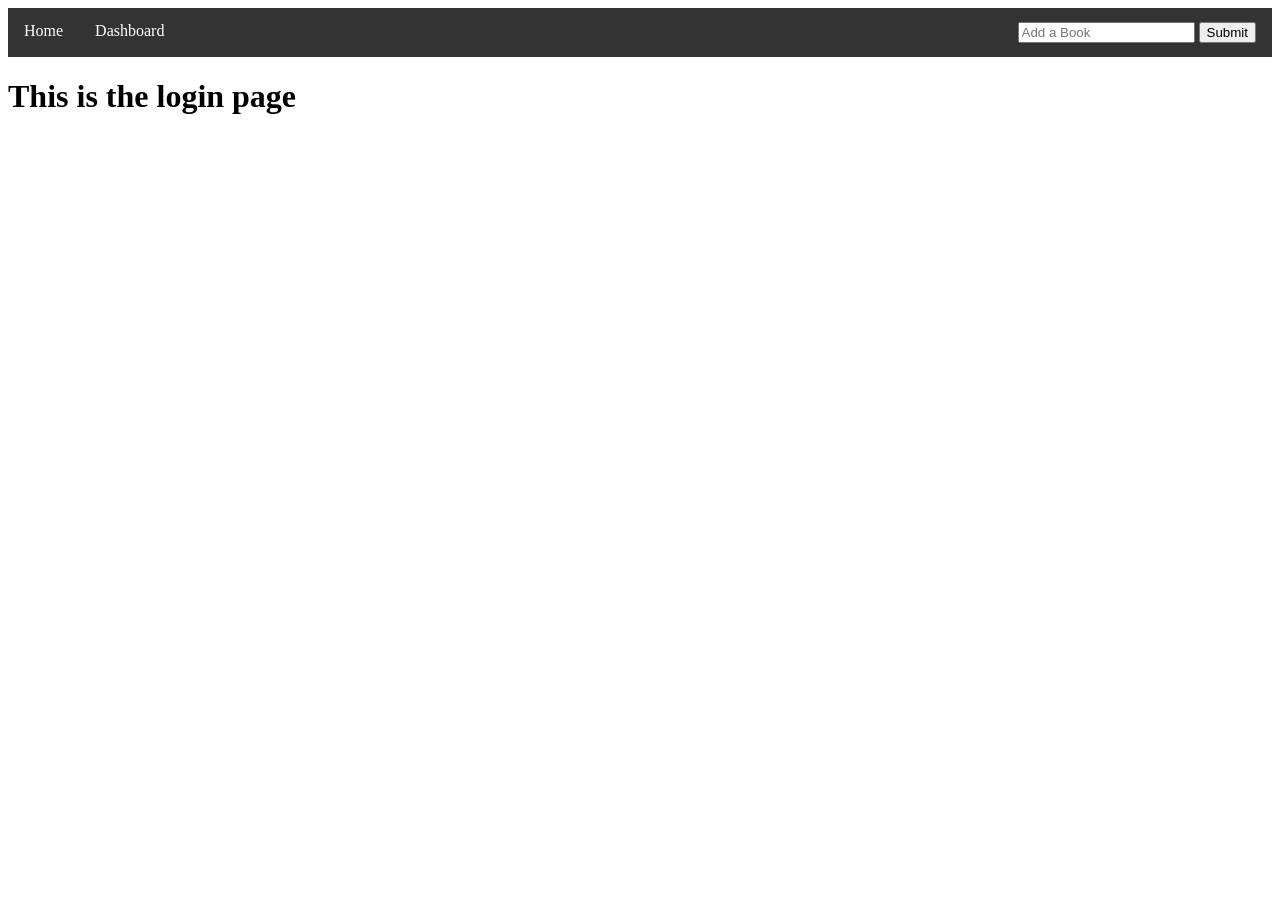
==== BookMark/home.html @ 4d3b7d8a "Changes to the BookMark Project. Creating a Dashboard and a home page that will eventually be the lo" ====
<!DOCTYPE html>
<html lang="en">
<head>
    <meta charset="UTF-8">
    <meta name="viewport" content="width=device-width, initial-scale=1.0">
    <title>Home | BookMark</title>
    <script src="index.js"></script>
    <link rel="stylesheet" href="styles.css">
</head>
<body>
    <header>
        <ul>
            <li><a href="home.html">Home</a></li>
            <li><a href="dashboard.html">Dashboard</a></li>
            <form id="myForm">
                <input type="text" id="bookEntry" placeholder="Add a Book">
                <input type="button" id="resetButton" onclick="saveBook()" value="Submit"></button>
            </form>
        </ul>
    </header>
    <h1>This is the login page</h1>
</body>
</html>
---- BookMark/styles.css ----
h2 {
    float: left;
    margin: 0px;
    padding: 0px;
}

main {
    max-width: 1000px;
    margin: 20px auto;
}

body {
    background-color: white;
}

#myForm {
   float: right;
   display: block;
   padding: 14px 16px;
}

ul {
    margin: 0;
    padding: 0;
    overflow: hidden;
    background-color: #333333;
    list-style-type: none;
}

ul li{
    float: left;
}

ul li a {
  display: block;
  color: white;
  text-align: center;
  padding: 14px 16px;
  text-decoration: none;
}

ul li a:hover {
  background-color: #111111;
}

#box {
    width: 300px;
    height: 300px;
    border: 10px solid black;
    border-radius: 5px;
    text-align: center;
    float: right;
}

.tiles-container {
    display: flex;
    flex-wrap: wrap;
    gap: 20px;
}

.tile {
     height: 300px;
     width: 400px;
     background-color: #f5f5f5;
     box-shadow: 0 2px 4px rgba(0, 0, 0, 0.1);
     padding: 20px;
     border-radius: 10px;
     outline: .5px solid #cccfce;
}
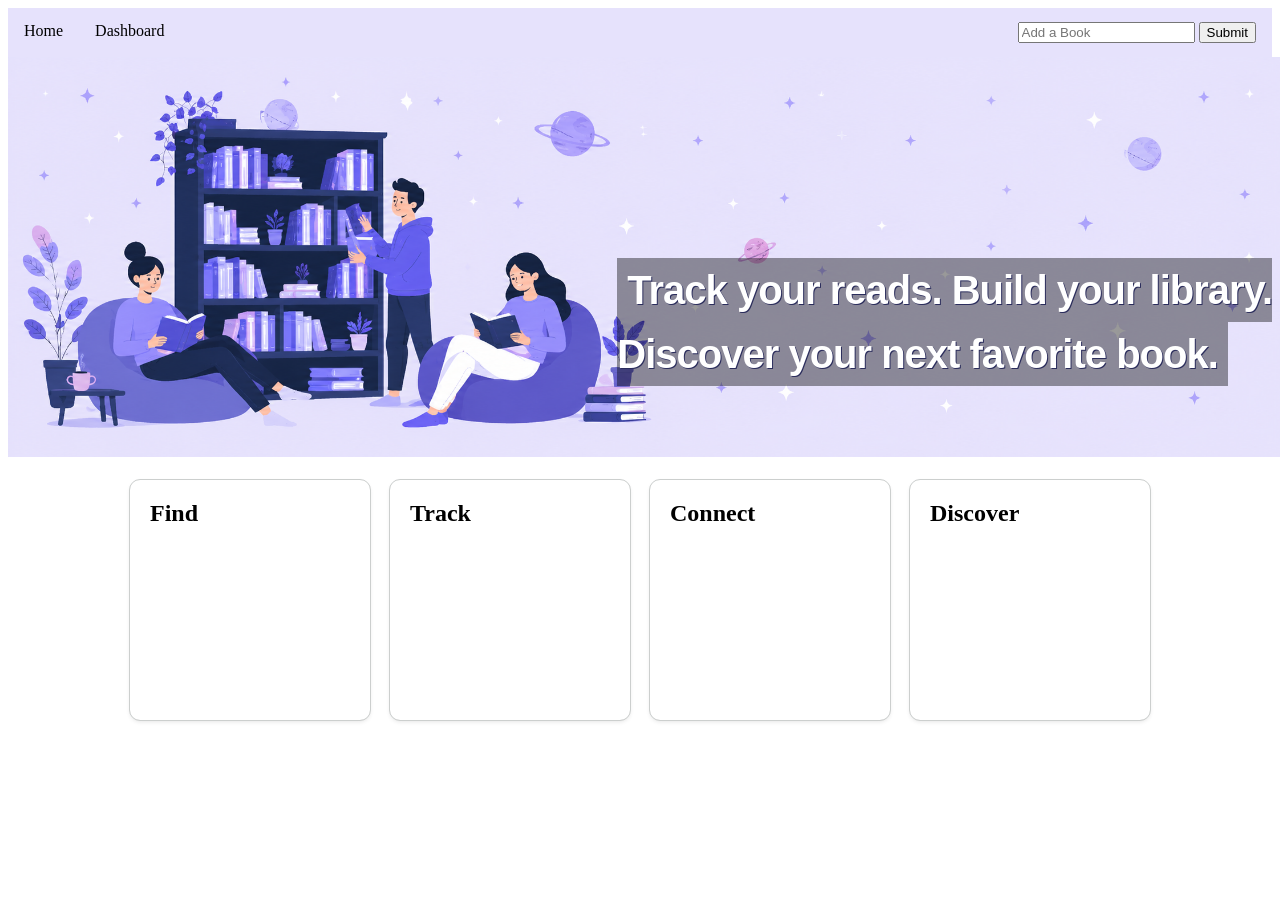
==== commit cb143c3f: "Making change to the homepage you see before you login." ====
--- a/BookMark/home.html
+++ b/BookMark/home.html
@@ -8,6 +8,7 @@
     <link rel="stylesheet" href="styles.css">
 </head>
 <body>
+    <div class="image">
     <header>
         <ul>
             <li><a href="home.html">Home</a></li>
@@ -18,6 +19,31 @@
             </form>
         </ul>
     </header>
-    <h1>This is the login page</h1>
+    <img style="max-height: 600px; width: 100vw;" src="assets/HomeBanner.png">
+    <h2 class="quote"><span class="quoteStyle">Track your reads. Build your library. <br>Discover your next favorite book.</span></h2></span>
+    </div>
+    <section class="tiles-container" style="justify-content: center; padding-top: 1.5%">
+            <div class="homeTile">
+                <h2>Find</h2>
+                <br>
+                <br>
+                <p id=""></p>
+            </div>
+
+            <div class="homeTile">
+                <h2>Track</h2>
+                <br>
+                <br>
+                <p id=""></p>
+            </div>
+
+            <div class="homeTile">
+                <h2>Connect</h2>
+            </div>
+
+            <div class="homeTile">
+                <h2>Discover</h2>
+            </div>
+        </section>
 </body>
 </html>
--- a/BookMark/styles.css
+++ b/BookMark/styles.css
@@ -23,7 +23,7 @@
     margin: 0;
     padding: 0;
     overflow: hidden;
-    background-color: #333333;
+    background-color: #e6e2fc;
     list-style-type: none;
 }
 
@@ -33,7 +33,7 @@
 
 ul li a {
   display: block;
-  color: white;
+  color: black;
   text-align: center;
   padding: 14px 16px;
   text-decoration: none;
@@ -67,3 +67,51 @@
      border-radius: 10px;
      outline: .5px solid #cccfce;
 }
+
+.homeTile {
+    height: 200px;
+     width: 200px;
+     background-color: white;
+     box-shadow: 0 2px 4px rgba(0, 0, 0, 0.1);
+     padding: 20px;
+     border-radius: 10px;
+     outline: .5px solid #cccfce;
+}
+
+h3 {
+    margin: 0;
+}
+button {
+    float: left;
+}
+
+.image {
+    position: relative;
+    width: 100%;
+}
+
+.quote {
+    position: absolute;
+    top: 250px;
+    right: 0;
+}
+
+.quoteStyle {
+    color: white;
+    font: bold 40px Helvetica, Sans-Serif;
+    letter-spacing: -1px;
+    background: rgba(0, 0, 0);
+    background: rgba(0, 0, 0, 0.4);
+    padding: 10px;
+    line-height: 1.6;
+    text-shadow: 1px 1px #2b2d5c;
+}
+
+/* .quoteStyle {
+  background: rgba(255, 255, 255, 0.65);
+  padding: 24px 32px;
+  border-radius: 16px;
+  color: #1f2340;
+  max-width: 650px;
+} */
+
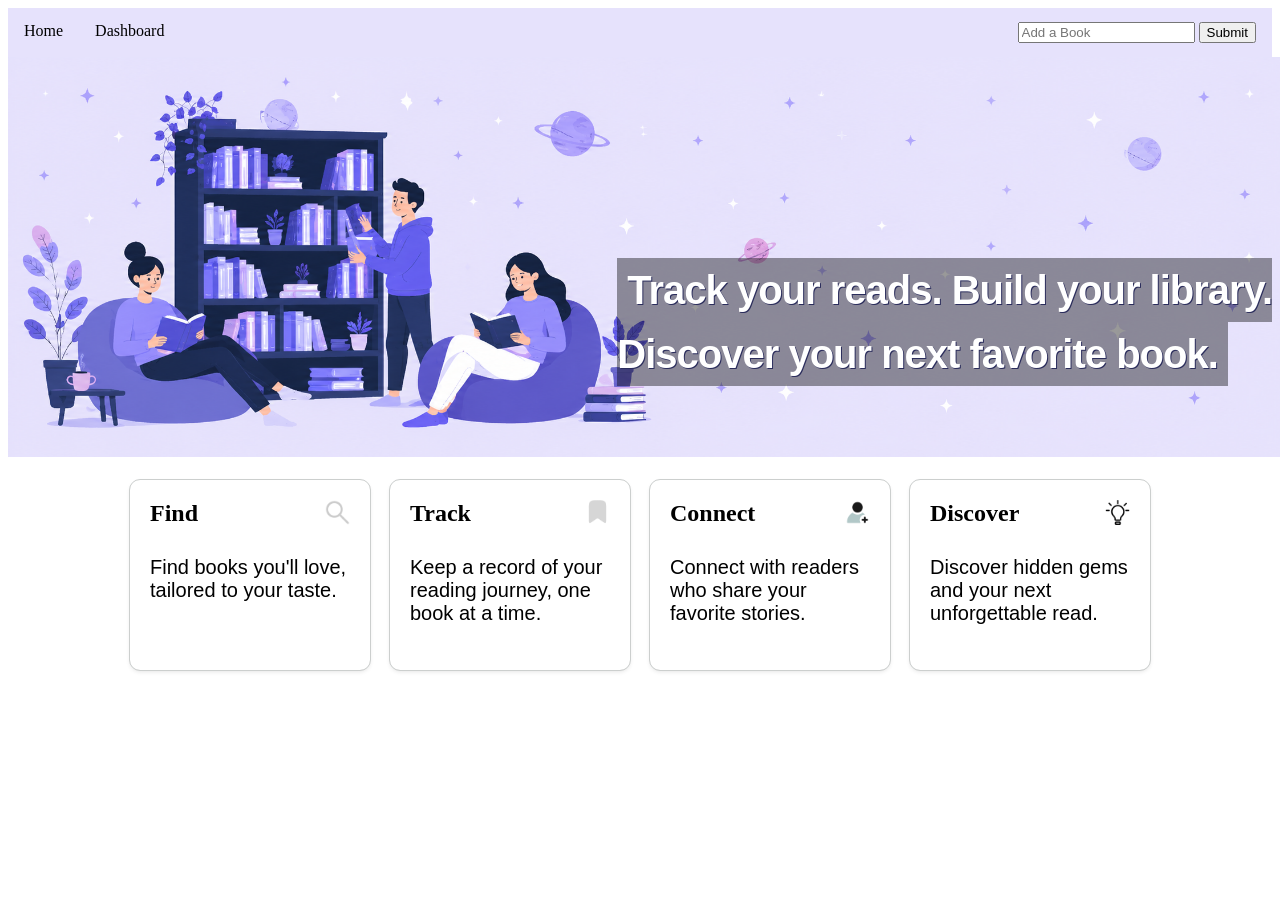
==== commit da94e4a6: "Adding icons and fonts to the tile on the homescreen dashboard" ====
--- a/BookMark/home.html
+++ b/BookMark/home.html
@@ -24,25 +24,31 @@
     </div>
     <section class="tiles-container" style="justify-content: center; padding-top: 1.5%">
             <div class="homeTile">
-                <h2>Find</h2>
+                <h2>Find</h2><img class="icon" width="25px" height="25px" src="assets/search.png">
                 <br>
                 <br>
-                <p id=""></p>
+                <p class="tileText">Find books you'll love, tailored to your taste.</p>
             </div>
 
             <div class="homeTile">
-                <h2>Track</h2>
+                <h2>Track</h2><img class="icon" width="25px" height="25px" src="assets/bookmark.png">
                 <br>
                 <br>
-                <p id=""></p>
+                <p class="tileText">Keep a record of your reading journey, one book at a time.</p>
             </div>
 
             <div class="homeTile">
-                <h2>Connect</h2>
+                <h2>Connect</h2><img class="icon" width="25px" height="25px" src="assets/add-user.png">
+                <br>
+                <br>
+                <p class="tileText">Connect with readers who share your favorite stories.</p>
             </div>
 
-            <div class="homeTile">
+            <div class="homeTile"><img class="icon" width="25px" height="25px" src="assets/light-bulb.png">
                 <h2>Discover</h2>
+                <br>
+                <br>
+                <p class="tileText">Discover hidden gems and your next unforgettable read.</p>
             </div>
         </section>
 </body>
--- a/BookMark/styles.css
+++ b/BookMark/styles.css
@@ -69,7 +69,7 @@
 }
 
 .homeTile {
-    height: 200px;
+     height: 150px;
      width: 200px;
      background-color: white;
      box-shadow: 0 2px 4px rgba(0, 0, 0, 0.1);
@@ -115,3 +115,11 @@
   max-width: 650px;
 } */
 
+.icon {
+    float: right;
+}
+
+.tileText {
+    font-size: 20px;
+    font-family: Arial;
+}
